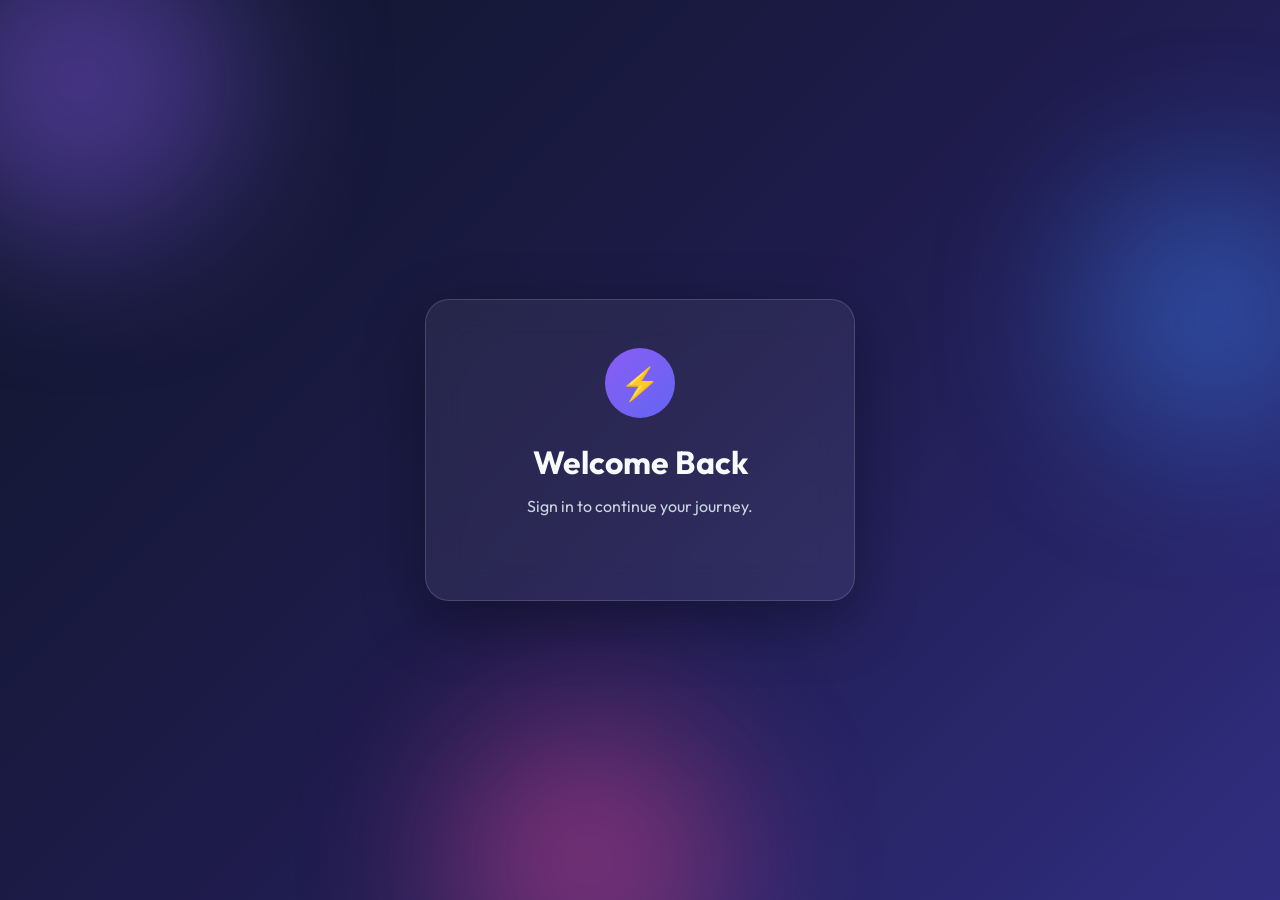
==== index.html @ 1e6eb110 "add login-card & style" ====
<!DOCTYPE html>
<html lang="en">

<head>

    <meta charset="UTF-8">

    <meta name="viewport"
          content="width=device-width, initial-scale=1.0">

    <title>Authentication</title>

    <!-- Google Font -->

    <link rel="preconnect"
          href="https://fonts.googleapis.com">

    <link rel="preconnect"
          href="https://fonts.gstatic.com"
          crossorigin>

    <link href="https://fonts.googleapis.com/css2?family=Outfit:wght@300;400;500;600;700&display=swap"
          rel="stylesheet">

    <!-- CSS -->

    <link rel="stylesheet"
          href="assets/css/style.css">

</head>

<body>

    <!-- Animated Background -->

    <div class="background">

    <span class="blob blob-1"></span>

    <span class="blob blob-2"></span>

    <span class="blob blob-3"></span>

</div>

    <main class="auth-container">

        <!-- Authentication Card -->

        <div class="auth-card">

            <!-- Card Header -->

            <div class="card-header">

                <div class="logo">
                    ⚡
                </div>

                <h1>Welcome Back</h1>

                <p>
                    Sign in to continue your journey.
                </p>

            </div>

            <!-- Card Body -->

            <div class="card-body">

                <!-- Login Form -->

                <form class="login-form">

                </form>

                <!-- Signup Form -->

                <form class="signup-form">

                </form>

                <!-- Forgot Password Form -->

                <form class="forgot-form">

                </form>

            </div>

            <!-- Card Footer -->

            <div class="card-footer">

            </div>

        </div>

    </main>

    <script src="assets/js/script.js"></script>

</body>

</html>
---- assets/css/style.css ----
*{
    margin:0;
    padding:0;
    box-sizing:border-box;
}

:root{
    --bg-primary:#0F172A;
    --bg-secondary:#1E293B;
    --card-bg:rgba(255,255,255,.08);
    --border:rgba(255,255,255,.15);
    --primary:#8B5CF6;
    --primary-hover:#7C3AED;
    --text:#F8FAFC;
    --text-light:#CBD5E1;
}
body{
    font-family:"Outfit",sans-serif;
    min-height:100vh;
    display:flex;
    justify-content:center;
    align-items:center;
    overflow:hidden;
    background:
    linear-gradient(
        135deg,
        #0F172A,
        #1E1B4B,
        #312E81
    );
}
.auth-container{
    width:100%;
    display:flex;
    justify-content:center;
    align-items:center;
    padding:2rem;
    
}
.auth-card{
    width:100%;
    max-width:430px;
    padding:3rem;
    border-radius:24px;
    background:rgba(255,255,255,.06);
    border:1px solid rgba(255,255,255,.15);
    backdrop-filter:blur(18px);
    -webkit-backdrop-filter:blur(18px);
    box-shadow:0 20px 60px rgba(0,0,0,.35);
    
}
.card-header{
    text-align:center;
    margin-bottom:2rem;
    
}
.logo{
    width:70px;
    height:70px;
    margin:0 auto 1.5rem;
    display:flex;
    justify-content:center;
    align-items:center;
    font-size:2rem;
    border-radius:50%;
    background:linear-gradient(
        135deg,
        var(--primary),
        #6366F1
    );
    color:white;
}
.card-header h1{
    color:var(--text);
    font-size:2rem;
    margin-bottom:.7rem;
}
.card-header p{
    color:var(--text-light);
    line-height:1.7;
}
.background{
    position:fixed;
    inset:0;
    overflow:hidden;
    z-index:-1;
}
.blob{
    position:absolute;
    border-radius:50%;
    filter:blur(80px);
    opacity:.45;
    animation:float 12s ease-in-out infinite;
}
.blob-1{
    width:320px;
    height:320px;
    background:#8B5CF6;
    top:-80px;
    left:-80px;
}
.blob-2{
    width:260px;
    height:260px;
    background:#3B82F6;
    right:-60px;
    top:20%;
    animation-delay:2s;
}
.blob-3{
    width:280px;
    height:280px;
    background:#EC4899;
    bottom:-100px;
    left:35%;
    animation-delay:4s;
}
@keyframes float{
    0%,100%{
        transform:translateY(0px)
                  translateX(0px);
    }
    50%{
        transform:translateY(-35px)
                  translateX(25px);
    }
}
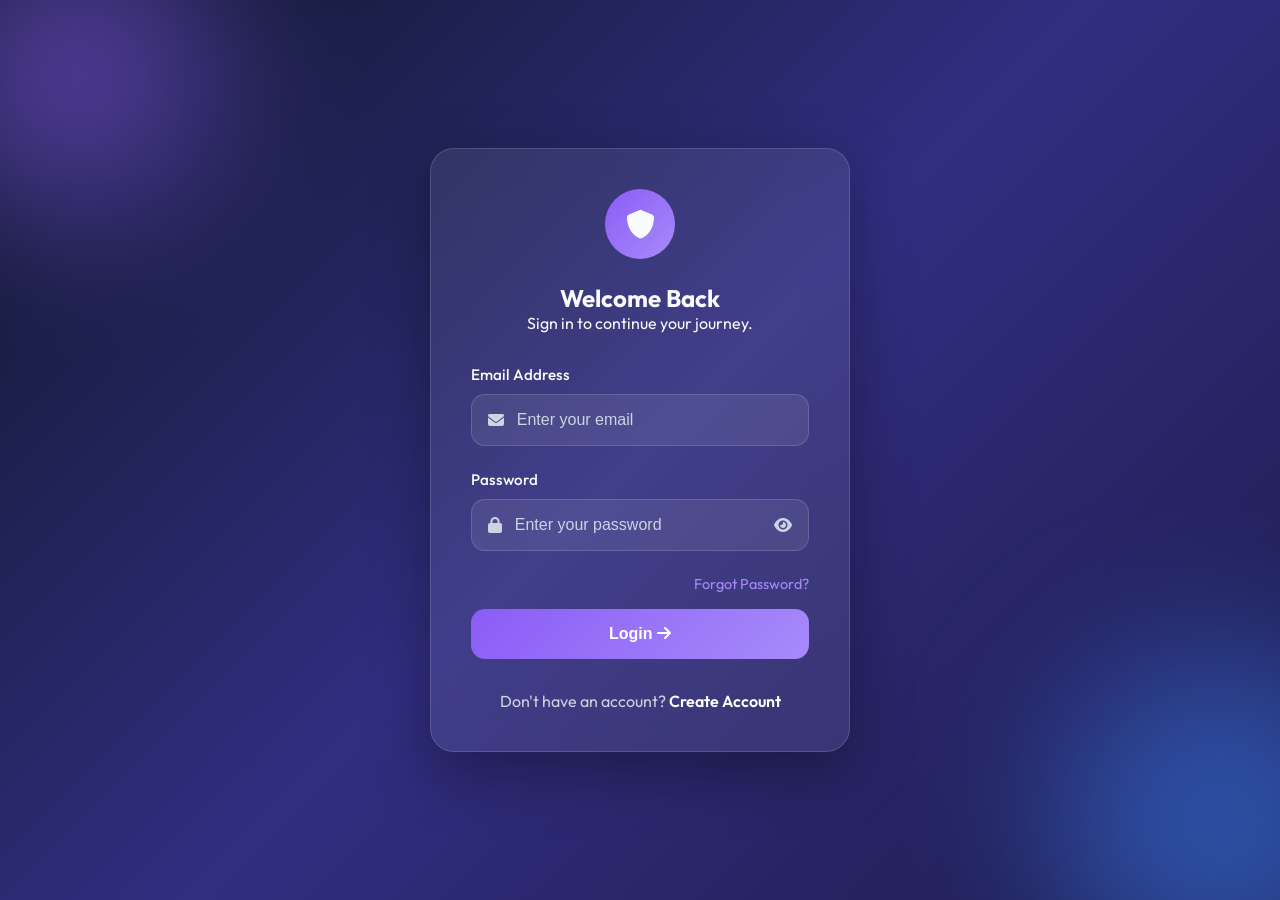
==== commit 0ecb6746: "change in login card" ====
--- a/index.html
+++ b/index.html
@@ -4,57 +4,45 @@
 <head>
 
     <meta charset="UTF-8">
+    <meta name="viewport" content="width=device-width, initial-scale=1.0">
 
-    <meta name="viewport"
-          content="width=device-width, initial-scale=1.0">
+    <title>Velocity | Login</title>
 
-    <title>Authentication</title>
+    <!-- Google Fonts -->
 
-    <!-- Google Font -->
+    <link rel="preconnect" href="https://fonts.googleapis.com">
 
-    <link rel="preconnect"
-          href="https://fonts.googleapis.com">
+    <link rel="preconnect" href="https://fonts.gstatic.com" crossorigin>
 
-    <link rel="preconnect"
-          href="https://fonts.gstatic.com"
-          crossorigin>
+    <link href="https://fonts.googleapis.com/css2?family=Outfit:wght@300;400;500;600;700&display=swap" rel="stylesheet">
 
-    <link href="https://fonts.googleapis.com/css2?family=Outfit:wght@300;400;500;600;700&display=swap"
-          rel="stylesheet">
+    <!-- Font Awesome -->
+
+    <link rel="stylesheet"
+          href="https://cdnjs.cloudflare.com/ajax/libs/font-awesome/6.7.2/css/all.min.css">
 
     <!-- CSS -->
 
-    <link rel="stylesheet"
-          href="assets/css/style.css">
+    <link rel="stylesheet" href="assets/css/style.css">
 
 </head>
-
 <body>
 
-    <!-- Animated Background -->
+<main class="login-page">
 
-    <div class="background">
+    <div class="background-shape shape-1"></div>
+    <div class="background-shape shape-2"></div>
 
-    <span class="blob blob-1"></span>
+    <section class="login-container">
 
-    <span class="blob blob-2"></span>
+        <div class="login-card">
 
-    <span class="blob blob-3"></span>
+            <!-- Header -->
 
-</div>
-
-    <main class="auth-container">
-
-        <!-- Authentication Card -->
-
-        <div class="auth-card">
-
-            <!-- Card Header -->
-
-            <div class="card-header">
+            <div class="login-header">
 
                 <div class="logo">
-                    ⚡
+                    <i class="fa-solid fa-shield"></i>
                 </div>
 
                 <h1>Welcome Back</h1>
@@ -65,41 +53,95 @@
 
             </div>
 
-            <!-- Card Body -->
+            <!-- Form -->
 
-            <div class="card-body">
+            <form>
 
-                <!-- Login Form -->
+                <!-- Email -->
 
-                <form class="login-form">
+                <div class="input-group">
 
-                </form>
+                    <label for="email">
+                        Email Address
+                    </label>
 
-                <!-- Signup Form -->
+                    <div class="input-box">
 
-                <form class="signup-form">
+                        <i class="fa-solid fa-envelope input-icon"></i>
 
-                </form>
+                        <input
+                            type="email"
+                            id="email"
+                            placeholder="Enter your email"
+                        >
 
-                <!-- Forgot Password Form -->
+                    </div>
 
-                <form class="forgot-form">
+                </div>
 
-                </form>
+                <!-- Password -->
 
-            </div>
+                <div class="input-group">
 
-            <!-- Card Footer -->
+                    <label for="password">
+                        Password
+                    </label>
 
-            <div class="card-footer">
+                    <div class="input-box">
+
+                        <i class="fa-solid fa-lock input-icon"></i>
+
+                        <input
+                            type="password"
+                            id="password"
+                            placeholder="Enter your password"
+                        >
+
+                        <i class="fa-solid fa-eye toggle-password"></i>
+
+                    </div>
+
+                </div>
+
+                <!-- Forgot Password -->
+
+                <div class="form-options">
+
+                    <a href="#">Forgot Password?</a>
+
+                </div>
+
+                <!-- Button -->
+
+                <button type="submit" class="login-btn">
+
+                    Login
+
+                    <i class="fa-solid fa-arrow-right"></i>
+
+                </button>
+
+            </form>
+
+            <!-- Signup -->
+
+            <div class="signup-link">
+
+                <p>
+
+                    Don't have an account?
+
+                    <a href="#">Create Account</a>
+
+                </p>
 
             </div>
 
         </div>
 
-    </main>
+    </section>
 
-    <script src="assets/js/script.js"></script>
+</main>
 
 </body>
 
--- a/assets/css/style.css
+++ b/assets/css/style.css
@@ -1,127 +1,341 @@
+:root{
+
+    --primary-color:#8B5CF6;
+    --secondary-color:#A78BFA;
+    --background-color:#0F172A;
+    --card-bg:rgba(255,255,255,.08);
+    --border-color:rgba(255,255,255,.15);
+    --text-color:#F8FAFC;
+    --text-secondary:#CBD5E1;
+
+}
 *{
+
     margin:0;
+
     padding:0;
+
     box-sizing:border-box;
-}
-
-:root{
-    --bg-primary:#0F172A;
-    --bg-secondary:#1E293B;
-    --card-bg:rgba(255,255,255,.08);
-    --border:rgba(255,255,255,.15);
-    --primary:#8B5CF6;
-    --primary-hover:#7C3AED;
-    --text:#F8FAFC;
-    --text-light:#CBD5E1;
+
 }
 body{
-    font-family:"Outfit",sans-serif;
-    min-height:100vh;
-    display:flex;
-    justify-content:center;
-    align-items:center;
-    overflow:hidden;
-    background:
-    linear-gradient(
+
+    font-family:'Outfit',sans-serif;
+
+    background:linear-gradient(
         135deg,
         #0F172A,
-        #1E1B4B,
-        #312E81
+        #312E81,
+        #1E1B4B
     );
-}
-.auth-container{
+
+    min-height:100vh;
+
+    color:var(--text-color);
+
+    overflow:hidden;
+
+}
+.login-page{
+
     width:100%;
-    display:flex;
+
+    min-height:100vh;
+
+    display:flex;
+
     justify-content:center;
+
     align-items:center;
+
+    position:relative;
+
+    overflow:hidden;
+
+}
+.background-shape{
+
+    position:absolute;
+
+    border-radius:50%;
+
+    filter:blur(80px);
+
+    opacity:.5;
+
+}
+.shape-1{
+
+    width:300px;
+
+    height:300px;
+
+    background:#8B5CF6;
+
+    top:-80px;
+
+    left:-80px;
+
+}
+.shape-2{
+
+    width:350px;
+
+    height:350px;
+
+    background:#3B82F6;
+
+    right:-120px;
+
+    bottom:-100px;
+
+}
+.login-container{
+
+    width:100%;
+
+    display:flex;
+
+    justify-content:center;
+
+    align-items:center;
+
     padding:2rem;
-    
-}
-.auth-card{
+
+    z-index:10;
+
+}
+.login-card{
+
     width:100%;
-    max-width:430px;
-    padding:3rem;
+
+    max-width:420px;
+
+    padding:2.5rem;
+
+    background:var(--card-bg);
+
+    backdrop-filter:blur(18px);
+
+    border:1px solid var(--border-color);
+
     border-radius:24px;
-    background:rgba(255,255,255,.06);
-    border:1px solid rgba(255,255,255,.15);
-    backdrop-filter:blur(18px);
-    -webkit-backdrop-filter:blur(18px);
+
     box-shadow:0 20px 60px rgba(0,0,0,.35);
-    
-}
-.card-header{
+
+}
+.login-header{
+
     text-align:center;
+
     margin-bottom:2rem;
-    
+
 }
 .logo{
+
     width:70px;
+
     height:70px;
-    margin:0 auto 1.5rem;
-    display:flex;
-    justify-content:center;
-    align-items:center;
-    font-size:2rem;
+
+    margin:auto;
+
+    margin-bottom:1.5rem;
+
     border-radius:50%;
+
     background:linear-gradient(
         135deg,
-        var(--primary),
-        #6366F1
+        var(--primary-color),
+        var(--secondary-color)
     );
+
+    display:flex;
+
+    justify-content:center;
+
+    align-items:center;
+
+    font-size:1.8rem;
+
+}
+.input-group{
+
+    margin-bottom:1.5rem;
+
+}
+
+.input-group label{
+
+    display:block;
+
+    margin-bottom:.6rem;
+
+    color:var(--text-color);
+
+    font-size:.95rem;
+
+    font-weight:500;
+
+}
+.input-box{
+
+    display:flex;
+
+    align-items:center;
+
+    background:rgba(255,255,255,.08);
+
+    border:1px solid rgba(255,255,255,.15);
+
+    border-radius:14px;
+
+    padding:0 1rem;
+
+    transition:.3s ease;
+
+}
+.input-box:focus-within{
+
+    border-color:var(--primary-color);
+
+    box-shadow:0 0 20px rgba(139,92,246,.35);
+
+}
+.input-box input{
+
+    flex:1;
+
+    background:transparent;
+     background-color:transparent;
+    border:none;
+
+    outline:none;
+
+    padding:1rem .8rem;
+
+    color:var(--text-color);
+
+    font-size:1rem;
+
+}
+input:-webkit-autofill{
+    -webkit-box-shadow: 0 0 0px 1000px transparent inset;
+    -webkit-text-fill-color: white;
+    transition: background-color 5000s ease-in-out 0s;
+}
+.input-box input::placeholder{
+
+    color:var(--text-secondary);
+
+}
+.input-icon{
+
+    color:var(--text-secondary);
+
+    font-size:1rem;
+
+}
+
+.toggle-password{
+
+    color:var(--text-secondary);
+
+    cursor:pointer;
+
+    transition:.3s;
+
+}
+.toggle-password:hover{
+
+    color:var(--primary-color);
+
+}
+.login-btn{
+
+    width:100%;
+
+    border:none;
+
+    padding:1rem;
+
+    border-radius:14px;
+
+    background:linear-gradient(
+        135deg,
+        var(--primary-color),
+        var(--secondary-color)
+    );
+
     color:white;
-}
-.card-header h1{
-    color:var(--text);
-    font-size:2rem;
-    margin-bottom:.7rem;
-}
-.card-header p{
-    color:var(--text-light);
-    line-height:1.7;
-}
-.background{
-    position:fixed;
-    inset:0;
-    overflow:hidden;
-    z-index:-1;
-}
-.blob{
-    position:absolute;
-    border-radius:50%;
-    filter:blur(80px);
-    opacity:.45;
-    animation:float 12s ease-in-out infinite;
-}
-.blob-1{
-    width:320px;
-    height:320px;
-    background:#8B5CF6;
-    top:-80px;
-    left:-80px;
-}
-.blob-2{
-    width:260px;
-    height:260px;
-    background:#3B82F6;
-    right:-60px;
-    top:20%;
-    animation-delay:2s;
-}
-.blob-3{
-    width:280px;
-    height:280px;
-    background:#EC4899;
-    bottom:-100px;
-    left:35%;
-    animation-delay:4s;
-}
-@keyframes float{
-    0%,100%{
-        transform:translateY(0px)
-                  translateX(0px);
-    }
-    50%{
-        transform:translateY(-35px)
-                  translateX(25px);
-    }
-}
+
+    font-size:1rem;
+
+    font-weight:600;
+
+    cursor:pointer;
+
+    transition:.3s ease;
+
+    margin-top:1rem;
+
+}
+.login-btn:hover{
+
+    transform:translateY(-3px);
+
+    box-shadow:0 15px 30px rgba(139,92,246,.35);
+
+}
+.form-options{
+
+    display:flex;
+
+    justify-content:flex-end;
+
+}
+
+.form-options a{
+
+    color:var(--secondary-color);
+
+    text-decoration:none;
+
+    font-size:.9rem;
+
+}
+
+.form-options a:hover{
+
+    text-decoration:underline;
+
+}
+.signup-link{
+
+    margin-top:2rem;
+
+    text-align:center;
+
+}
+
+.signup-link p{
+
+    color:var(--text-secondary);
+
+}
+
+.signup-link a{
+
+    color:white;
+
+    text-decoration:none;
+
+    font-weight:600;
+
+}
+
+.signup-link a:hover{
+
+    text-decoration:underline;
+    color: #1E1B4B;
+
+}
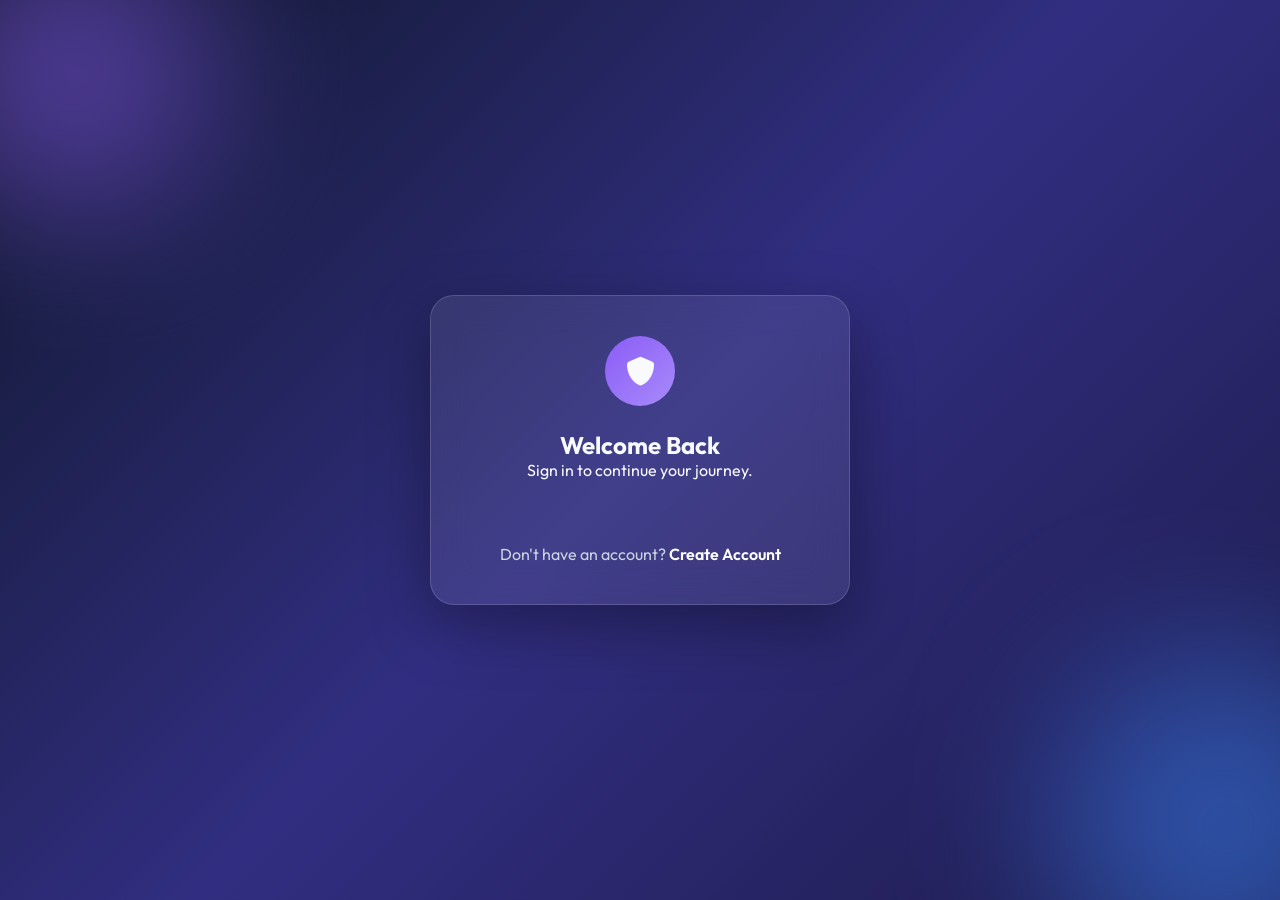
==== commit 51e05236: "add js in login card" ====
--- a/index.html
+++ b/index.html
@@ -53,6 +53,7 @@
 
             </div>
 
+            <div class="login-content">
             <!-- Form -->
 
             <form>
@@ -122,7 +123,7 @@
                 </button>
 
             </form>
-
+</div>
             <!-- Signup -->
 
             <div class="signup-link">
@@ -144,5 +145,5 @@
 </main>
 
 </body>
-
+<script src="assets/js/script.js"></script>
 </html>
--- a/assets/css/style.css
+++ b/assets/css/style.css
@@ -76,6 +76,8 @@
 
     left:-80px;
 
+     animation:blobMove 10s ease-in-out infinite alternate;
+
 }
 .shape-2{
 
@@ -89,6 +91,7 @@
 
     bottom:-100px;
 
+         animation:blobMove 10s ease-in-out infinite alternate;
 }
 .login-container{
 
@@ -108,9 +111,7 @@
 .login-card{
 
     width:100%;
-
     max-width:420px;
-
     padding:2.5rem;
 
     background:var(--card-bg);
@@ -123,12 +124,16 @@
 
     box-shadow:0 20px 60px rgba(0,0,0,.35);
 
+    animation:cardAppear .8s ease forwards;
+
 }
 .login-header{
 
     text-align:center;
 
     margin-bottom:2rem;
+
+    animation:slideDown .8s ease;
 
 }
 .logo{
@@ -156,7 +161,7 @@
     align-items:center;
 
     font-size:1.8rem;
-
+    animation: float 3s ease-in-out infinite; 
 }
 .input-group{
 
@@ -172,7 +177,7 @@
 
     color:var(--text-color);
 
-    font-size:.95rem;
+    font-size:1rem;
 
     font-weight:500;
 
@@ -192,6 +197,11 @@
     padding:0 1rem;
 
     transition:.3s ease;
+
+}
+.input-box:hover{
+
+    transform:translateY(-2px);
 
 }
 .input-box:focus-within{
@@ -248,6 +258,24 @@
 .toggle-password:hover{
 
     color:var(--primary-color);
+
+}
+.login-content{
+
+    max-height:0;
+
+    opacity:0;
+
+    overflow:hidden;
+
+    transition:.6s ease;
+
+}
+.login-card.active .login-content{
+
+    max-height:500px;
+
+    opacity:1;
 
 }
 .login-btn{
@@ -278,12 +306,45 @@
 
     margin-top:1rem;
 
+        position:relative;
+
+    overflow:hidden;
+
 }
 .login-btn:hover{
 
-    transform:translateY(-3px);
-
-    box-shadow:0 15px 30px rgba(139,92,246,.35);
+transform:translateY(-4px) scale(1.02);
+box-shadow:0 15px 30px rgba(139,92,246,.35);
+
+}
+.login-btn::before{
+
+    content:"";
+
+    position:absolute;
+
+    top:0;
+
+    left:-120%;
+
+    width:100%;
+
+    height:100%;
+
+    background:rgba(255,255,255,.2);
+
+    transform:skewX(-25deg);
+
+    transition:.6s;
+}
+.login-btn:hover::before{
+
+    left:120%;
+
+}
+form{
+
+    animation:fadeUp 1s ease;
 
 }
 .form-options{
@@ -338,4 +399,123 @@
     text-decoration:underline;
     color: #1E1B4B;
 
+}
+@keyframes float{
+
+0%{
+
+transform:translateY(0);
+
+}
+
+50%{
+
+transform:translateY(-10px);
+
+}
+
+100%{
+
+transform:translateY(0);
+
+}
+
+}
+
+.logo{
+
+animation:float 3s ease-in-out infinite;
+
+}
+@keyframes cardAppear{
+
+    0%{
+
+        transform:scale(.85);
+
+        opacity:0;
+
+    }
+
+    100%{
+
+        transform:scale(1);
+
+        opacity:1;
+
+    }
+
+}
+@keyframes slideDown{
+
+    from{
+
+        transform:translateY(-30px);
+
+        opacity:0;
+
+    }
+
+    to{
+
+        transform:translateY(0);
+
+        opacity:1;
+
+    }
+
+}
+@keyframes fadeUp{
+
+    from{
+
+        opacity:0;
+
+        transform:translateY(25px);
+
+    }
+
+    to{
+
+        opacity:1;
+
+        transform:translateY(0);
+
+    }
+
+}
+@keyframes float{
+
+    0%{
+
+        transform:translateY(0);
+
+    }
+
+    50%{
+
+        transform:translateY(-10px);
+
+    }
+
+    100%{
+
+        transform:translateY(0);
+
+    }
+
+}@keyframes blobMove{
+
+    from{
+
+        transform:translate(0,0);
+
+    }
+
+    to{
+
+        transform:translate(40px,-30px);
+
+    }
+
 }
